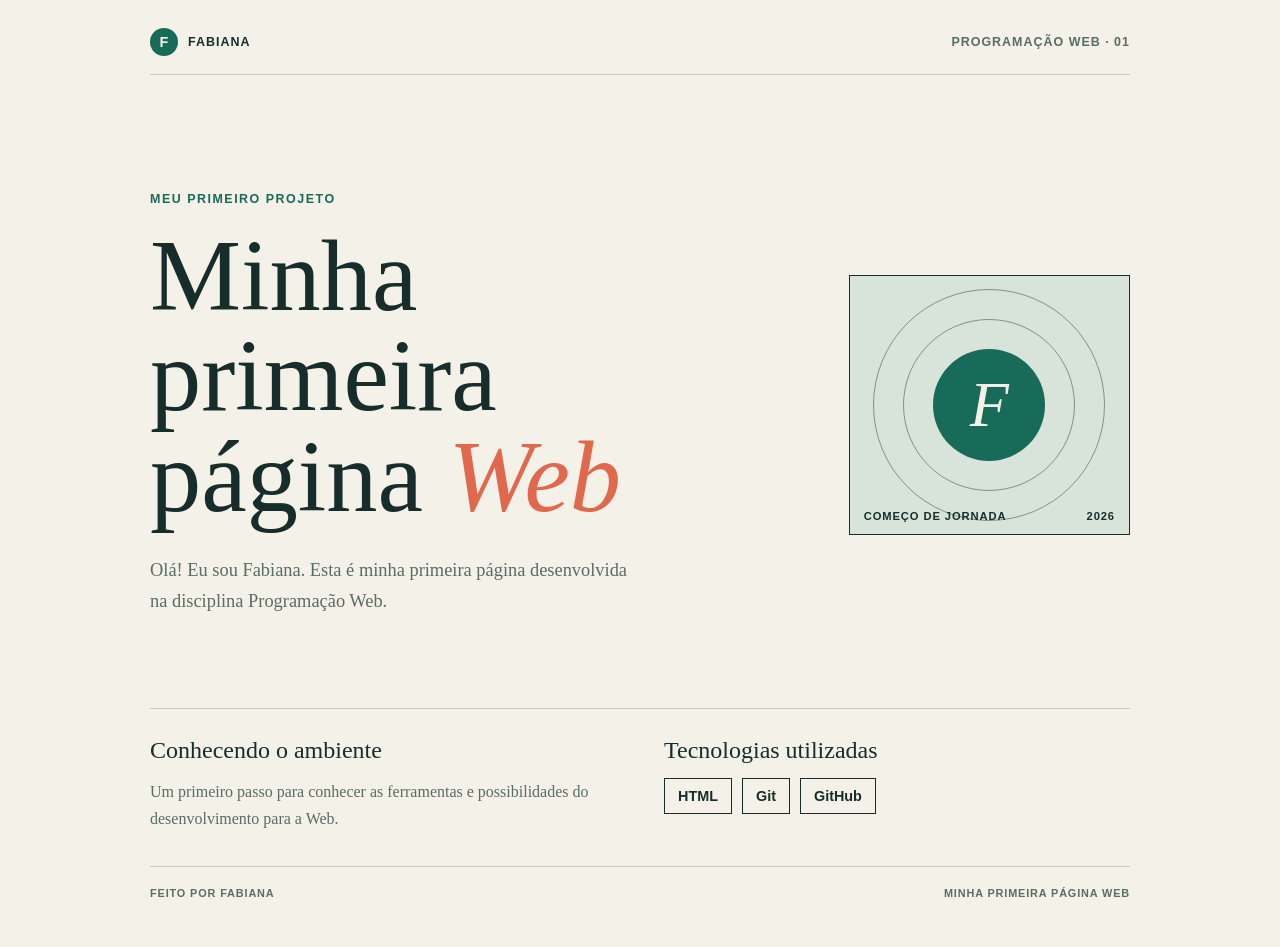
==== index.html @ 34bf55f0 "Add files via upload" ====
<!doctype html>
<html lang="pt-BR">
<head>
  <meta charset="utf-8">
  <meta name="viewport" content="width=device-width, initial-scale=1">
  <meta name="theme-color" content="#f4f1e8">
  <title>Minha primeira página Web | Fabiana</title>
  <style>
    :root {
      color-scheme: light;
      --paper: #f4f1e8;
      --ink: #172d2b;
      --muted: #596c66;
      --green: #176b58;
      --coral: #df684d;
      --line: rgba(23, 45, 43, 0.2);
    }

    * {
      box-sizing: border-box;
    }

    body {
      min-height: 100vh;
      margin: 0;
      color: var(--ink);
      background-color: var(--paper);
      background-image: radial-gradient(rgba(23, 45, 43, 0.11) 0.7px, transparent 0.7px);
      background-size: 18px 18px;
      font-family: Georgia, "Times New Roman", serif;
    }

    .page {
      width: min(100% - 40px, 980px);
      margin: 0 auto;
      padding: 28px 0 48px;
    }

    .topline,
    .footer {
      display: flex;
      align-items: center;
      justify-content: space-between;
      gap: 16px;
      font-family: "Trebuchet MS", sans-serif;
      font-size: 0.78rem;
      font-weight: 700;
      letter-spacing: 0.08em;
      text-transform: uppercase;
    }

    .topline {
      padding-bottom: 18px;
      border-bottom: 1px solid var(--line);
    }

    .brand {
      display: flex;
      align-items: center;
      gap: 10px;
    }

    .brand-mark {
      display: inline-grid;
      width: 28px;
      height: 28px;
      place-items: center;
      color: var(--paper);
      background: var(--green);
      border-radius: 50%;
      font-size: 0.9rem;
      letter-spacing: 0;
    }

    .course {
      color: var(--muted);
      text-align: right;
    }

    main {
      display: grid;
      grid-template-columns: minmax(0, 1.5fr) minmax(220px, 0.7fr);
      gap: clamp(32px, 8vw, 96px);
      align-items: center;
      padding: clamp(64px, 13vh, 120px) 0 90px;
    }

    .eyebrow {
      margin: 0 0 20px;
      color: var(--green);
      font-family: "Trebuchet MS", sans-serif;
      font-size: 0.78rem;
      font-weight: 700;
      letter-spacing: 0.12em;
      text-transform: uppercase;
    }

    h1 {
      max-width: 650px;
      margin: 0;
      font-size: clamp(3rem, 8vw, 6.5rem);
      font-weight: 500;
      line-height: 0.98;
    }

    h1 span {
      color: var(--coral);
      font-style: italic;
    }

    .intro {
      max-width: 490px;
      margin: 28px 0 0;
      color: var(--muted);
      font-size: 1.15rem;
      line-height: 1.7;
    }

    .profile {
      position: relative;
      display: grid;
      min-height: 260px;
      place-items: center;
      overflow: hidden;
      border: 1px solid var(--ink);
      background: #d8e4d9;
    }

    .profile::before,
    .profile::after {
      position: absolute;
      content: "";
      border: 1px solid rgba(23, 45, 43, 0.45);
      border-radius: 50%;
    }

    .profile::before {
      width: 230px;
      height: 230px;
    }

    .profile::after {
      width: 170px;
      height: 170px;
    }

    .initial {
      z-index: 1;
      display: grid;
      width: 112px;
      height: 112px;
      place-items: center;
      color: var(--paper);
      background: var(--green);
      border-radius: 50%;
      font-size: 4rem;
      font-style: italic;
    }

    .profile-note {
      position: absolute;
      right: 14px;
      bottom: 12px;
      left: 14px;
      display: flex;
      justify-content: space-between;
      color: var(--ink);
      font-family: "Trebuchet MS", sans-serif;
      font-size: 0.7rem;
      font-weight: 700;
      letter-spacing: 0.08em;
      text-transform: uppercase;
    }

    .details {
      display: grid;
      grid-template-columns: 1fr 1fr;
      gap: 48px;
      padding: 28px 0 34px;
      border-top: 1px solid var(--line);
      border-bottom: 1px solid var(--line);
    }

    h2 {
      margin: 0 0 14px;
      font-size: 1.5rem;
      font-weight: 500;
    }

    .details p {
      max-width: 440px;
      margin: 0;
      color: var(--muted);
      line-height: 1.7;
    }

    .tech-list {
      display: flex;
      flex-wrap: wrap;
      gap: 10px;
      margin: 0;
      padding: 0;
      list-style: none;
    }

    .tech-list li {
      padding: 9px 13px;
      border: 1px solid var(--ink);
      background: var(--paper);
      font-family: "Trebuchet MS", sans-serif;
      font-size: 0.9rem;
      font-weight: 700;
    }

    .footer {
      padding-top: 20px;
      color: var(--muted);
      font-size: 0.68rem;
    }

    @media (max-width: 640px) {
      .page {
        width: min(100% - 32px, 980px);
        padding-top: 18px;
      }

      main {
        grid-template-columns: 1fr;
        gap: 36px;
        padding: 68px 0 58px;
      }

      .profile {
        min-height: 220px;
      }

      .details {
        grid-template-columns: 1fr;
        gap: 30px;
      }

      .topline,
      .footer {
        font-size: 0.65rem;
      }
    }

    @media (prefers-reduced-motion: no-preference) {
      main > * {
        animation: appear 650ms ease-out both;
      }

      .profile {
        animation-delay: 120ms;
      }

      @keyframes appear {
        from {
          opacity: 0;
          transform: translateY(12px);
        }
        to {
          opacity: 1;
          transform: translateY(0);
        }
      }
    }
  </style>
</head>
<body>
  <div class="page">
    <header class="topline">
      <div class="brand"><span class="brand-mark" aria-hidden="true">F</span><span>Fabiana</span></div>
      <div class="course">Programação Web · 01</div>
    </header>

    <main>
      <section aria-labelledby="page-title">
        <p class="eyebrow">Meu primeiro projeto</p>
        <h1 id="page-title">Minha primeira página <span>Web</span></h1>
        <p class="intro">Olá! Eu sou Fabiana. Esta é minha primeira página desenvolvida na disciplina Programação Web.</p>
      </section>

      <aside class="profile" aria-label="Monograma de Fabiana">
        <span class="initial" aria-hidden="true">F</span>
        <div class="profile-note"><span>Começo de jornada</span><span>2026</span></div>
      </aside>
    </main>

    <section class="details" aria-label="Sobre a página">
      <div>
        <h2>Conhecendo o ambiente</h2>
        <p>Um primeiro passo para conhecer as ferramentas e possibilidades do desenvolvimento para a Web.</p>
      </div>
      <div>
        <h2>Tecnologias utilizadas</h2>
        <ul class="tech-list">
          <li>HTML</li>
          <li>Git</li>
          <li>GitHub</li>
        </ul>
      </div>
    </section>

    <footer class="footer">
      <span>Feito por Fabiana</span>
      <span>Minha primeira página Web</span>
    </footer>
  </div>
</body>
</html>
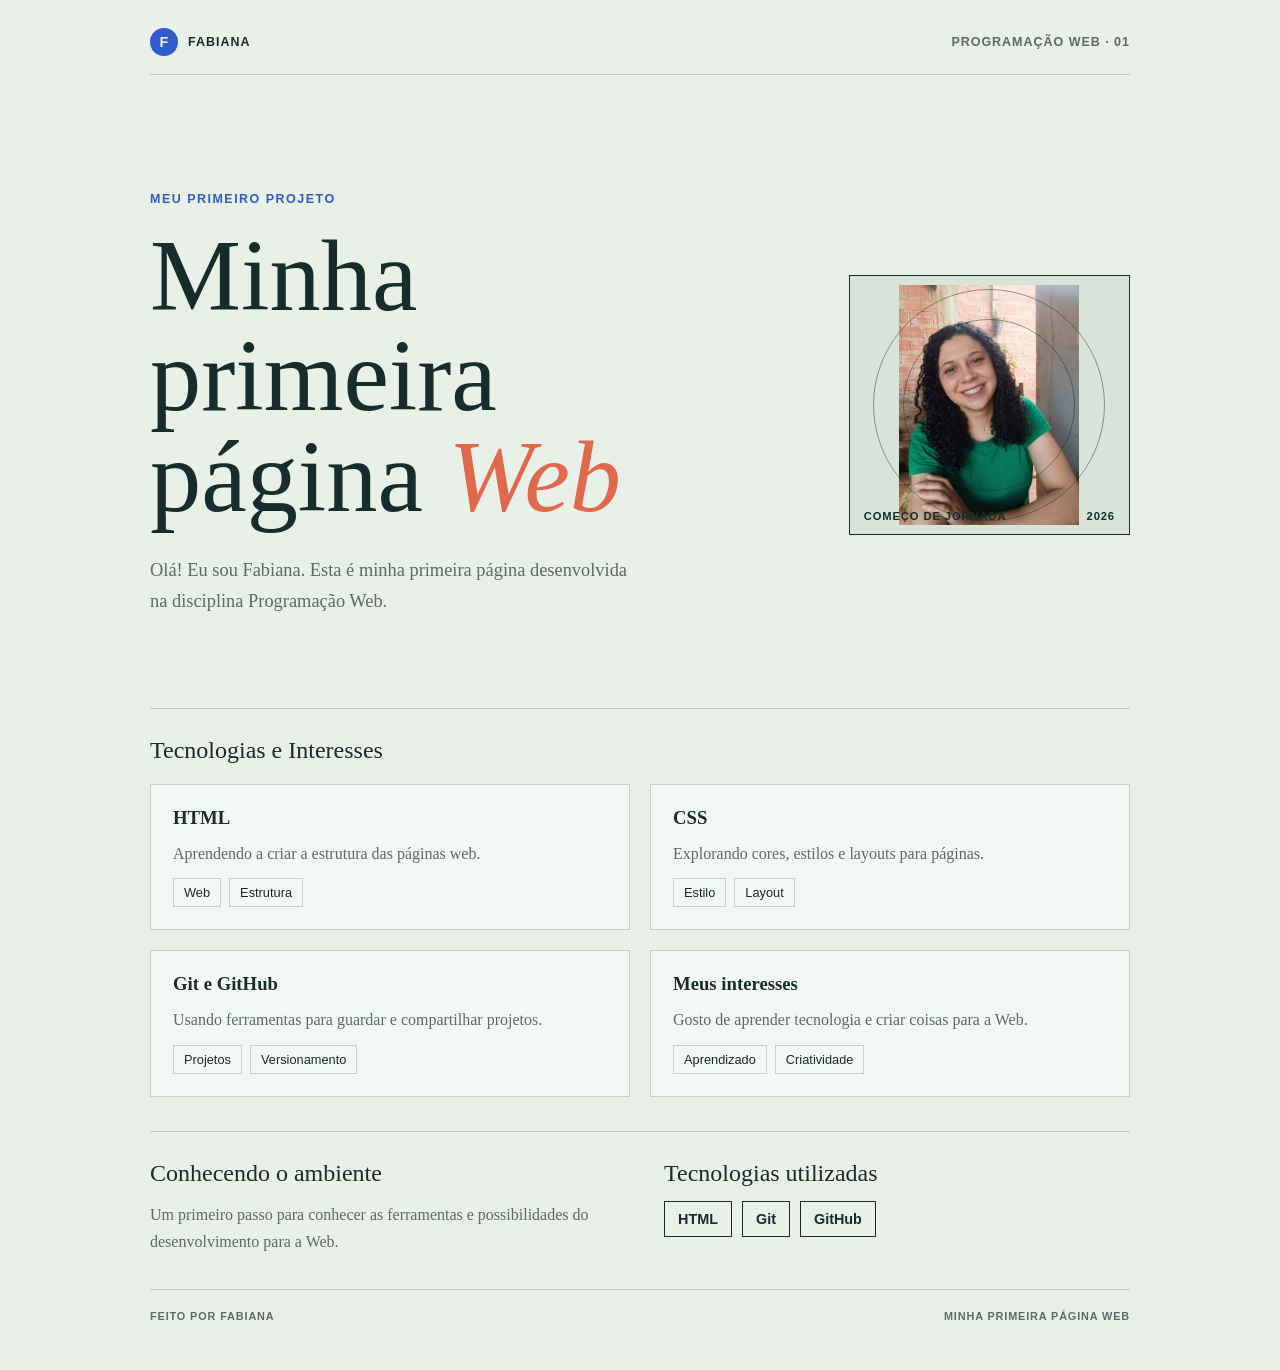
==== commit d679729e: "Add files via upload" ====
--- a/index.html
+++ b/index.html
@@ -5,272 +5,15 @@
   <meta name="viewport" content="width=device-width, initial-scale=1">
   <meta name="theme-color" content="#f4f1e8">
   <title>Minha primeira página Web | Fabiana</title>
-  <style>
-    :root {
-      color-scheme: light;
-      --paper: #f4f1e8;
-      --ink: #172d2b;
-      --muted: #596c66;
-      --green: #176b58;
-      --coral: #df684d;
-      --line: rgba(23, 45, 43, 0.2);
-    }
-
-    * {
-      box-sizing: border-box;
-    }
-
-    body {
-      min-height: 100vh;
-      margin: 0;
-      color: var(--ink);
-      background-color: var(--paper);
-      background-image: radial-gradient(rgba(23, 45, 43, 0.11) 0.7px, transparent 0.7px);
-      background-size: 18px 18px;
-      font-family: Georgia, "Times New Roman", serif;
-    }
-
-    .page {
-      width: min(100% - 40px, 980px);
-      margin: 0 auto;
-      padding: 28px 0 48px;
-    }
-
-    .topline,
-    .footer {
-      display: flex;
-      align-items: center;
-      justify-content: space-between;
-      gap: 16px;
-      font-family: "Trebuchet MS", sans-serif;
-      font-size: 0.78rem;
-      font-weight: 700;
-      letter-spacing: 0.08em;
-      text-transform: uppercase;
-    }
-
-    .topline {
-      padding-bottom: 18px;
-      border-bottom: 1px solid var(--line);
-    }
-
-    .brand {
-      display: flex;
-      align-items: center;
-      gap: 10px;
-    }
-
-    .brand-mark {
-      display: inline-grid;
-      width: 28px;
-      height: 28px;
-      place-items: center;
-      color: var(--paper);
-      background: var(--green);
-      border-radius: 50%;
-      font-size: 0.9rem;
-      letter-spacing: 0;
-    }
-
-    .course {
-      color: var(--muted);
-      text-align: right;
-    }
-
-    main {
-      display: grid;
-      grid-template-columns: minmax(0, 1.5fr) minmax(220px, 0.7fr);
-      gap: clamp(32px, 8vw, 96px);
-      align-items: center;
-      padding: clamp(64px, 13vh, 120px) 0 90px;
-    }
-
-    .eyebrow {
-      margin: 0 0 20px;
-      color: var(--green);
-      font-family: "Trebuchet MS", sans-serif;
-      font-size: 0.78rem;
-      font-weight: 700;
-      letter-spacing: 0.12em;
-      text-transform: uppercase;
-    }
-
-    h1 {
-      max-width: 650px;
-      margin: 0;
-      font-size: clamp(3rem, 8vw, 6.5rem);
-      font-weight: 500;
-      line-height: 0.98;
-    }
-
-    h1 span {
-      color: var(--coral);
-      font-style: italic;
-    }
-
-    .intro {
-      max-width: 490px;
-      margin: 28px 0 0;
-      color: var(--muted);
-      font-size: 1.15rem;
-      line-height: 1.7;
-    }
-
-    .profile {
-      position: relative;
-      display: grid;
-      min-height: 260px;
-      place-items: center;
-      overflow: hidden;
-      border: 1px solid var(--ink);
-      background: #d8e4d9;
-    }
-
-    .profile::before,
-    .profile::after {
-      position: absolute;
-      content: "";
-      border: 1px solid rgba(23, 45, 43, 0.45);
-      border-radius: 50%;
-    }
-
-    .profile::before {
-      width: 230px;
-      height: 230px;
-    }
-
-    .profile::after {
-      width: 170px;
-      height: 170px;
-    }
-
-    .initial {
-      z-index: 1;
-      display: grid;
-      width: 112px;
-      height: 112px;
-      place-items: center;
-      color: var(--paper);
-      background: var(--green);
-      border-radius: 50%;
-      font-size: 4rem;
-      font-style: italic;
-    }
-
-    .profile-note {
-      position: absolute;
-      right: 14px;
-      bottom: 12px;
-      left: 14px;
-      display: flex;
-      justify-content: space-between;
-      color: var(--ink);
-      font-family: "Trebuchet MS", sans-serif;
-      font-size: 0.7rem;
-      font-weight: 700;
-      letter-spacing: 0.08em;
-      text-transform: uppercase;
-    }
-
-    .details {
-      display: grid;
-      grid-template-columns: 1fr 1fr;
-      gap: 48px;
-      padding: 28px 0 34px;
-      border-top: 1px solid var(--line);
-      border-bottom: 1px solid var(--line);
-    }
-
-    h2 {
-      margin: 0 0 14px;
-      font-size: 1.5rem;
-      font-weight: 500;
-    }
-
-    .details p {
-      max-width: 440px;
-      margin: 0;
-      color: var(--muted);
-      line-height: 1.7;
-    }
-
-    .tech-list {
-      display: flex;
-      flex-wrap: wrap;
-      gap: 10px;
-      margin: 0;
-      padding: 0;
-      list-style: none;
-    }
-
-    .tech-list li {
-      padding: 9px 13px;
-      border: 1px solid var(--ink);
-      background: var(--paper);
-      font-family: "Trebuchet MS", sans-serif;
-      font-size: 0.9rem;
-      font-weight: 700;
-    }
-
-    .footer {
-      padding-top: 20px;
-      color: var(--muted);
-      font-size: 0.68rem;
-    }
-
-    @media (max-width: 640px) {
-      .page {
-        width: min(100% - 32px, 980px);
-        padding-top: 18px;
-      }
-
-      main {
-        grid-template-columns: 1fr;
-        gap: 36px;
-        padding: 68px 0 58px;
-      }
-
-      .profile {
-        min-height: 220px;
-      }
-
-      .details {
-        grid-template-columns: 1fr;
-        gap: 30px;
-      }
-
-      .topline,
-      .footer {
-        font-size: 0.65rem;
-      }
-    }
-
-    @media (prefers-reduced-motion: no-preference) {
-      main > * {
-        animation: appear 650ms ease-out both;
-      }
-
-      .profile {
-        animation-delay: 120ms;
-      }
-
-      @keyframes appear {
-        from {
-          opacity: 0;
-          transform: translateY(12px);
-        }
-        to {
-          opacity: 1;
-          transform: translateY(0);
-        }
-      }
-    }
-  </style>
+  <link rel="stylesheet" href="style.css">
 </head>
 <body>
   <div class="page">
     <header class="topline">
-      <div class="brand"><span class="brand-mark" aria-hidden="true">F</span><span>Fabiana</span></div>
+      <div class="brand">
+        <span class="brand-mark" aria-hidden="true">F</span>
+        <span>Fabiana</span>
+      </div>
       <div class="course">Programação Web · 01</div>
     </header>
 
@@ -278,14 +21,61 @@
       <section aria-labelledby="page-title">
         <p class="eyebrow">Meu primeiro projeto</p>
         <h1 id="page-title">Minha primeira página <span>Web</span></h1>
-        <p class="intro">Olá! Eu sou Fabiana. Esta é minha primeira página desenvolvida na disciplina Programação Web.</p>
+        <p class="intro">
+          Olá! Eu sou Fabiana. Esta é minha primeira página desenvolvida na disciplina Programação Web.
+        </p>
       </section>
 
-      <aside class="profile" aria-label="Monograma de Fabiana">
-        <span class="initial" aria-hidden="true">F</span>
-        <div class="profile-note"><span>Começo de jornada</span><span>2026</span></div>
+      <aside class="profile" aria-label="Foto de Fabiana">
+        <img src="foto.jpg.jpeg" alt="Foto de Fabiana" width="180">
+        <div class="profile-note">
+          <span>Começo de jornada</span>
+          <span>2026</span>
+        </div>
       </aside>
     </main>
+
+    <section class="projects" aria-labelledby="projects-title">
+      <h2 id="projects-title">Tecnologias e Interesses</h2>
+
+      <div class="card-grid">
+        <article class="card">
+          <h3>HTML</h3>
+          <p>Aprendendo a criar a estrutura das páginas web.</p>
+          <ul class="tags">
+            <li>Web</li>
+            <li>Estrutura</li>
+          </ul>
+        </article>
+
+        <article class="card">
+          <h3>CSS</h3>
+          <p>Explorando cores, estilos e layouts para páginas.</p>
+          <ul class="tags">
+            <li>Estilo</li>
+            <li>Layout</li>
+          </ul>
+        </article>
+
+        <article class="card">
+          <h3>Git e GitHub</h3>
+          <p>Usando ferramentas para guardar e compartilhar projetos.</p>
+          <ul class="tags">
+            <li>Projetos</li>
+            <li>Versionamento</li>
+          </ul>
+        </article>
+
+        <article class="card">
+          <h3>Meus interesses</h3>
+          <p>Gosto de aprender tecnologia e criar coisas para a Web.</p>
+          <ul class="tags">
+            <li>Aprendizado</li>
+            <li>Criatividade</li>
+          </ul>
+        </article>
+      </div>
+    </section>
 
     <section class="details" aria-label="Sobre a página">
       <div>
@@ -309,3 +99,5 @@
   </div>
 </body>
 </html>
+
+ 
--- a/style.css
+++ b/style.css
@@ -0,0 +1,327 @@
+
+:root {
+      color-scheme: light;
+     --paper: #e8f0e8;
+      --ink: #172d2b;
+      --muted: #596c66;
+      --green: #315cce;
+      --coral: #df684d;
+      --line: rgba(23, 45, 43, 0.2);
+    }
+
+    * {
+      box-sizing: border-box;
+    }
+
+    body {
+      min-height: 100vh;
+      margin: 0;
+      color: var(--ink);
+      background-color: var(--paper);
+      background-image: radial-gradient(rgba(23, 45, 43, 0.11) 0.7px, transparent 0.7px);
+      background-size: 18px 18px;
+      font-family: Georgia, "Times New Roman", serif;
+    }
+
+    .page {
+      width: min(100% - 40px, 980px);
+      margin: 0 auto;
+      padding: 28px 0 48px;
+    }
+
+    .topline,
+    .footer {
+      display: flex;
+      align-items: center;
+      justify-content: space-between;
+      gap: 16px;
+      font-family: "Trebuchet MS", sans-serif;
+      font-size: 0.78rem;
+      font-weight: 700;
+      letter-spacing: 0.08em;
+      text-transform: uppercase;
+    }
+
+    .topline {
+      padding-bottom: 18px;
+      border-bottom: 1px solid var(--line);
+    }
+
+    .brand {
+      display: flex;
+      align-items: center;
+      gap: 10px;
+    }
+
+    .brand-mark {
+      display: inline-grid;
+      width: 28px;
+      height: 28px;
+      place-items: center;
+      color: var(--paper);
+      background: var(--green);
+      border-radius: 50%;
+      font-size: 0.9rem;
+      letter-spacing: 0;
+    }
+
+    .course {
+      color: var(--muted);
+      text-align: right;
+    }
+
+    main {
+      display: grid;
+      grid-template-columns: minmax(0, 1.5fr) minmax(220px, 0.7fr);
+      gap: clamp(32px, 8vw, 96px);
+      align-items: center;
+      padding: clamp(64px, 13vh, 120px) 0 90px;
+    }
+
+    .eyebrow {
+      margin: 0 0 20px;
+      color: var(--green);
+      font-family: "Trebuchet MS", sans-serif;
+      font-size: 0.78rem;
+      font-weight: 700;
+      letter-spacing: 0.12em;
+      text-transform: uppercase;
+    }
+
+    h1 {
+      max-width: 650px;
+      margin: 0;
+      font-size: clamp(3rem, 8vw, 6.5rem);
+      font-weight: 500;
+      line-height: 0.98;
+    }
+
+    h1 span {
+      color: var(--coral);
+      font-style: italic;
+    }
+
+    .intro {
+      max-width: 490px;
+      margin: 28px 0 0;
+      color: var(--muted);
+      font-size: 1.15rem;
+      line-height: 1.7;
+    }
+
+    .profile {
+      position: relative;
+      display: grid;
+      min-height: 260px;
+      place-items: center;
+      overflow: hidden;
+      border: 1px solid var(--ink);
+      background: #d8e4d9;
+    }
+
+    .profile::before,
+    .profile::after {
+      position: absolute;
+      content: "";
+      border: 1px solid rgba(23, 45, 43, 0.45);
+      border-radius: 50%;
+    }
+
+    .profile::before {
+      width: 230px;
+      height: 230px;
+    }
+
+    .profile::after {
+      width: 170px;
+      height: 170px;
+    }
+
+    .initial {
+      z-index: 1;
+      display: grid;
+      width: 112px;
+      height: 112px;
+      place-items: center;
+      color: var(--paper);
+      background: var(--green);
+      border-radius: 50%;
+      font-size: 4rem;
+      font-style: italic;
+    }
+
+    .profile-note {
+      position: absolute;
+      right: 14px;
+      bottom: 12px;
+      left: 14px;
+      display: flex;
+      justify-content: space-between;
+      color: var(--ink);
+      font-family: "Trebuchet MS", sans-serif;
+      font-size: 0.7rem;
+      font-weight: 700;
+      letter-spacing: 0.08em;
+      text-transform: uppercase;
+    }
+
+    .details {
+      display: grid;
+      grid-template-columns: 1fr 1fr;
+      gap: 48px;
+      padding: 28px 0 34px;
+      border-top: 1px solid var(--line);
+      border-bottom: 1px solid var(--line);
+    }
+
+    h2 {
+      margin: 0 0 14px;
+      font-size: 1.5rem;
+      font-weight: 500;
+    }
+
+    .details p {
+      max-width: 440px;
+      margin: 0;
+      color: var(--muted);
+      line-height: 1.7;
+    }
+
+    .tech-list {
+      display: flex;
+      flex-wrap: wrap;
+      gap: 10px;
+      margin: 0;
+      padding: 0;
+      list-style: none;
+    }
+
+    .tech-list li {
+      padding: 9px 13px;
+      border: 1px solid var(--ink);
+      background: var(--paper);
+      font-family: "Trebuchet MS", sans-serif;
+      font-size: 0.9rem;
+      font-weight: 700;
+    }
+
+    .footer {
+      padding-top: 20px;
+      color: var(--muted);
+      font-size: 0.68rem;
+    }
+
+    @media (max-width: 640px) {
+      .page {
+        width: min(100% - 32px, 980px);
+        padding-top: 18px;
+      }
+
+      main {
+        grid-template-columns: 1fr;
+        gap: 36px;
+        padding: 68px 0 58px;
+      }
+
+      .profile {
+        min-height: 220px;
+      }
+
+      .details {
+        grid-template-columns: 1fr;
+        gap: 30px;
+      }
+
+      .topline,
+      .footer {
+        font-size: 0.65rem;
+      }
+    }
+
+    @media (prefers-reduced-motion: no-preference) {
+      main > * {
+        animation: appear 650ms ease-out both;
+      }
+
+      .profile {
+        animation-delay: 120ms;
+      }
+
+      @keyframes appear {
+        from {
+          opacity: 0;
+          transform: translateY(12px);
+        }
+        to {
+          opacity: 1;
+          transform: translateY(0);
+        }
+      }
+    }
+.page {
+  display: grid;
+  grid-template-columns: repeat(12, minmax(0, 1fr));
+}
+
+.topline,
+main,
+.projects,
+.details,
+.footer {
+  grid-column: 1 / -1;
+}
+
+.topline,
+.footer {
+  display: grid;
+  grid-template-columns: 1fr auto;
+}
+
+.projects {
+  padding: 28px 0 34px;
+  border-top: 1px solid var(--line);
+}
+
+.projects > h2 {
+  margin-bottom: 20px;
+}
+.card-grid {
+  display: grid;
+  grid-template-columns: repeat(2, minmax(0, 1fr));
+  gap: 20px;
+}
+.card {
+  display: flex;
+  flex-direction: column;
+  align-items: flex-start;
+  gap: 12px;
+  padding: 22px;
+  border: 1px solid var(--line);
+  background: rgba(255, 255, 255, 0.55);
+}
+
+.card h3,
+.card p {
+  margin: 0;
+}
+
+.card p {
+  color: var(--muted);
+  line-height: 1.6;
+}
+
+.tags {
+  display: flex;
+  flex-wrap: wrap;
+  gap: 8px;
+  margin: auto 0 0;
+  padding: 0;
+  list-style: none;
+}
+
+.tags li {
+  padding: 6px 10px;
+  border: 1px solid var(--line);
+  font-family: "Trebuchet MS", sans-serif;
+  font-size: 0.8rem;
+}
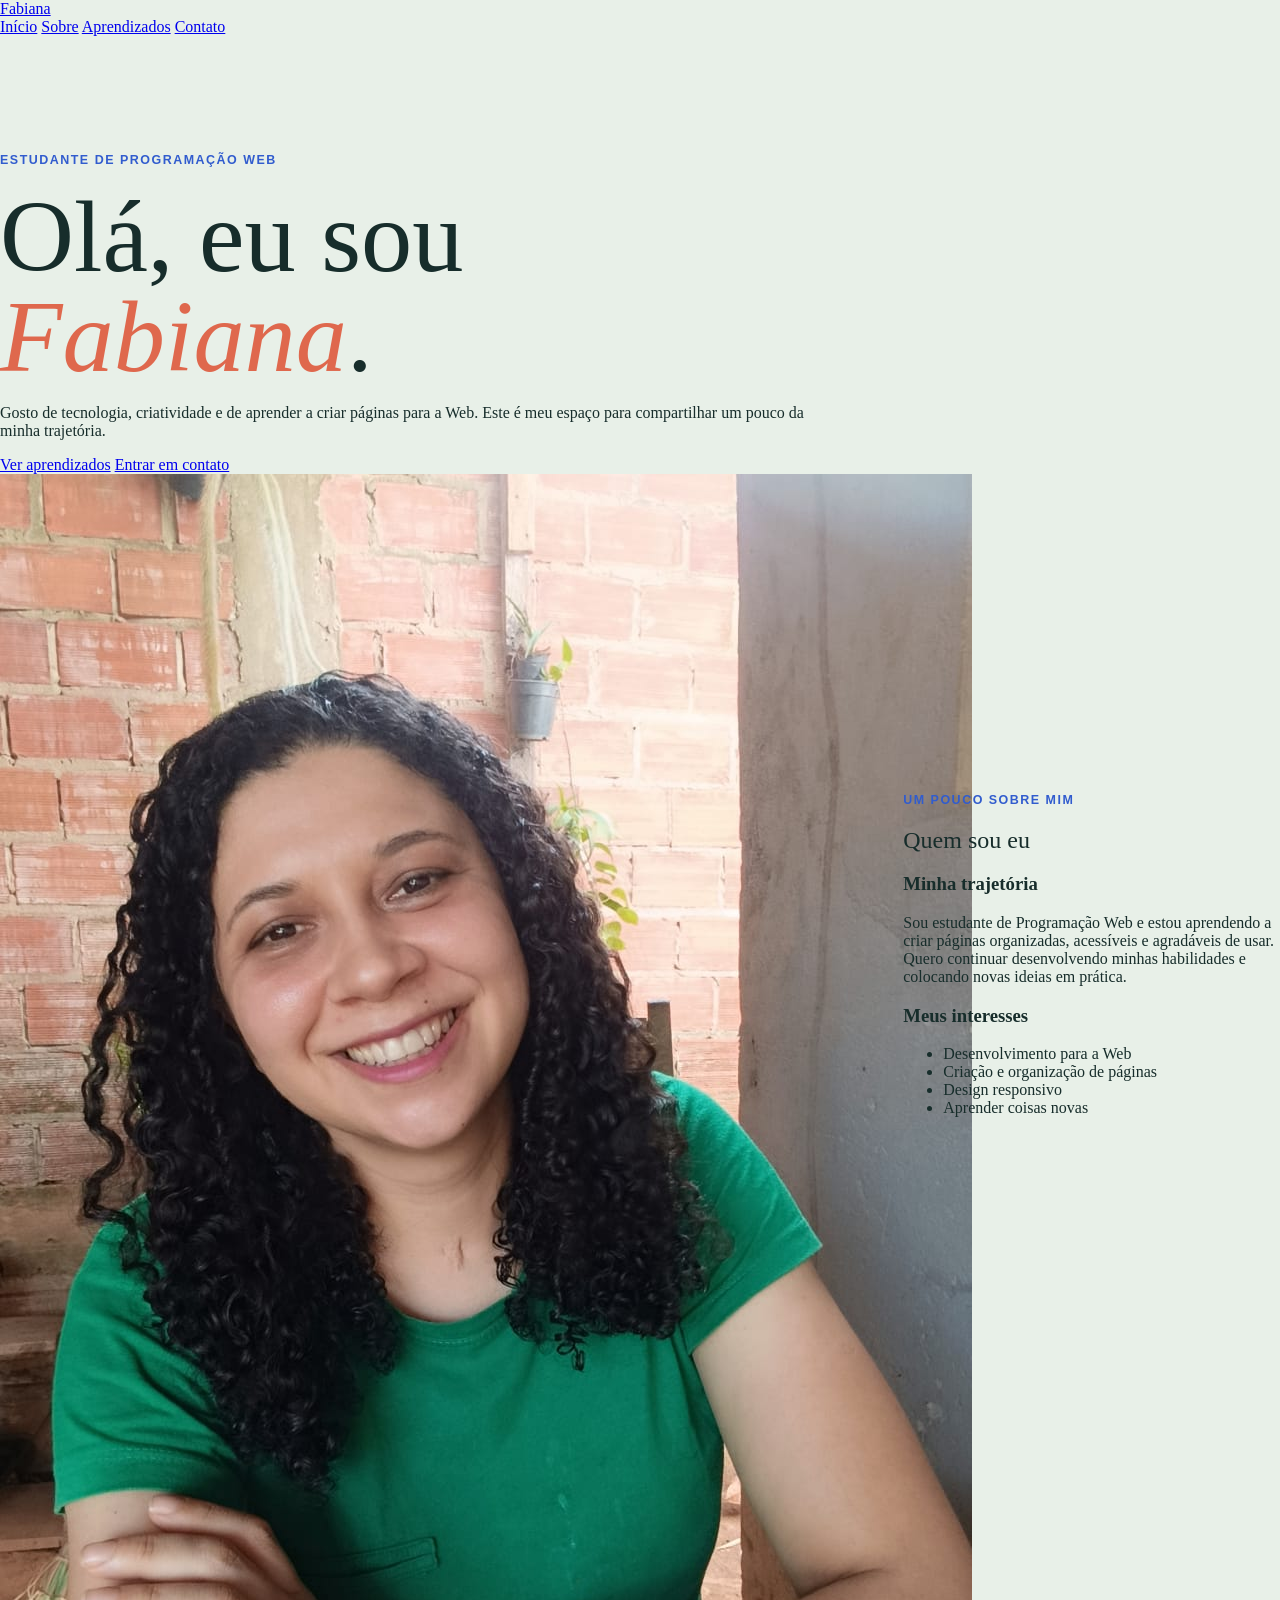
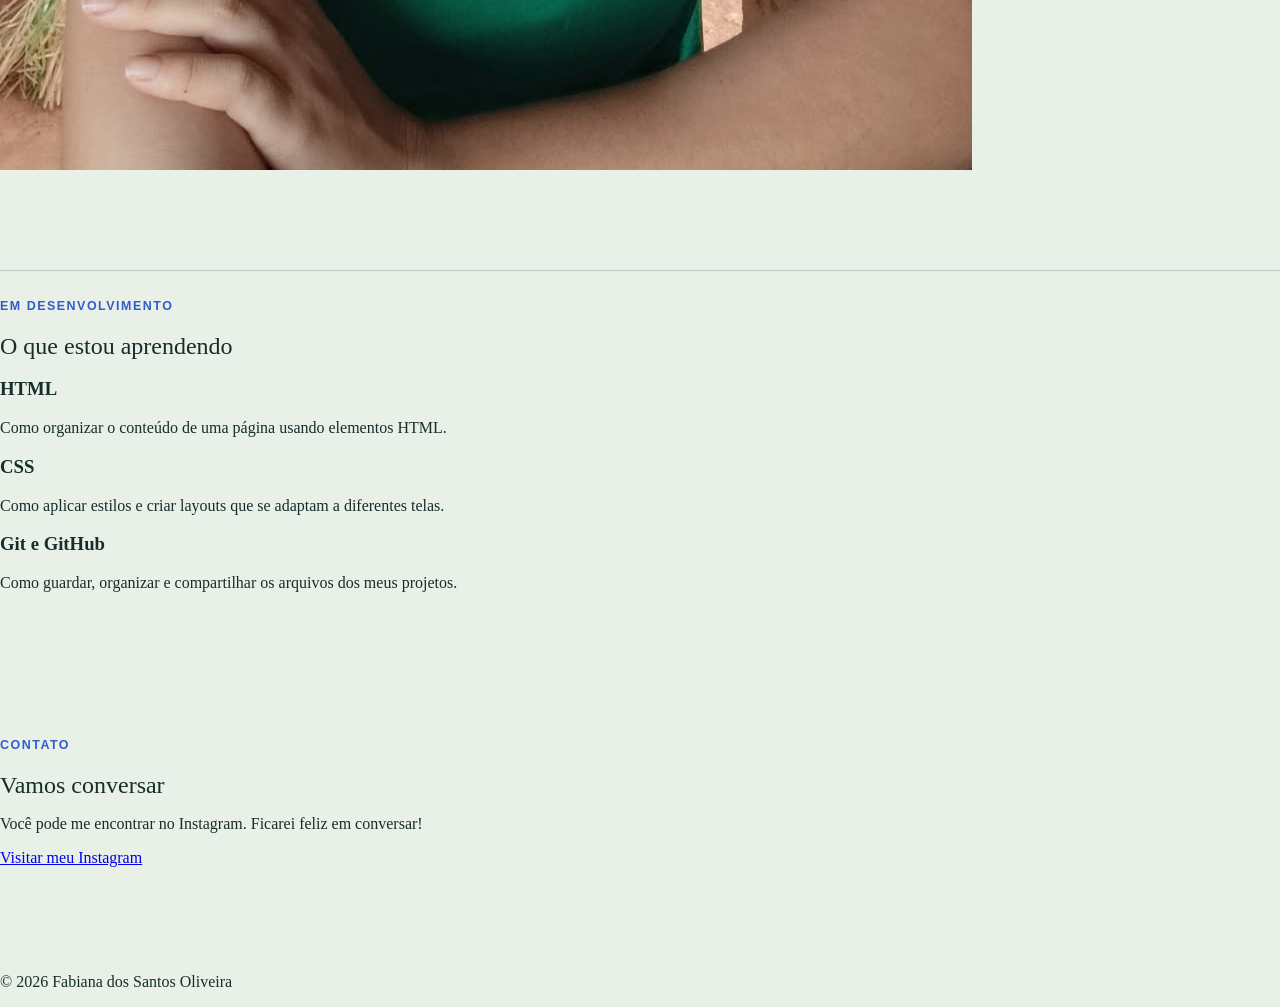
==== commit 64133a51: "Revise index.html for personal portfolio layout Updated the HTML structure and content for a persona" ====
--- a/index.html
+++ b/index.html
@@ -1,103 +1,128 @@
-<!doctype html>
+<!DOCTYPE html>
 <html lang="pt-BR">
-<head>
-  <meta charset="utf-8">
-  <meta name="viewport" content="width=device-width, initial-scale=1">
-  <meta name="theme-color" content="#f4f1e8">
-  <title>Minha primeira página Web | Fabiana</title>
-  <link rel="stylesheet" href="style.css">
-</head>
-<body>
-  <div class="page">
-    <header class="topline">
-      <div class="brand">
-        <span class="brand-mark" aria-hidden="true">F</span>
-        <span>Fabiana</span>
+  <head>
+    <meta charset="UTF-8" />
+    <meta name="viewport" content="width=device-width, initial-scale=1.0" />
+    <meta name="description" content="Portfólio pessoal de Fabiana." />
+    <title>Fabiana | Portfólio</title>
+    <link rel="stylesheet" href="style.css" />
+  </head>
+
+  <body>
+    <header class="site-header">
+      <div class="container nav">
+        <a class="brand" href="#inicio">Fabiana</a>
+
+        <nav aria-label="Menu principal">
+          <a href="#inicio">Início</a>
+          <a href="#sobre">Sobre</a>
+          <a href="#projetos">Aprendizados</a>
+          <a href="#contato">Contato</a>
+        </nav>
       </div>
-      <div class="course">Programação Web · 01</div>
     </header>
 
     <main>
-      <section aria-labelledby="page-title">
-        <p class="eyebrow">Meu primeiro projeto</p>
-        <h1 id="page-title">Minha primeira página <span>Web</span></h1>
-        <p class="intro">
-          Olá! Eu sou Fabiana. Esta é minha primeira página desenvolvida na disciplina Programação Web.
-        </p>
+      <section class="hero container" id="inicio">
+        <div class="hero-text">
+          <p class="eyebrow">Estudante de Programação Web</p>
+          <h1>Olá, eu sou <span>Fabiana</span>.</h1>
+          <p class="lead">
+            Gosto de tecnologia, criatividade e de aprender a criar páginas para a Web.
+            Este é meu espaço para compartilhar um pouco da minha trajetória.
+          </p>
+
+          <div class="hero-actions">
+            <a href="#projetos" class="btn primary">Ver aprendizados</a>
+            <a href="#contato" class="btn secondary">Entrar em contato</a>
+          </div>
+        </div>
+
+        <div class="hero-visual">
+          <div class="photo-frame">
+            <img src="foto.jpg.jpeg" alt="Foto de Fabiana" />
+          </div>
+        </div>
       </section>
 
-      <aside class="profile" aria-label="Foto de Fabiana">
-        <img src="foto.jpg.jpeg" alt="Foto de Fabiana" width="180">
-        <div class="profile-note">
-          <span>Começo de jornada</span>
-          <span>2026</span>
+      <section class="about container" id="sobre">
+        <div class="section-title">
+          <p class="eyebrow">Um pouco sobre mim</p>
+          <h2>Quem sou eu</h2>
         </div>
-      </aside>
+
+        <div class="about-grid">
+          <article class="about-card">
+            <h3>Minha trajetória</h3>
+            <p>
+              Sou estudante de Programação Web e estou aprendendo a criar páginas
+              organizadas, acessíveis e agradáveis de usar. Quero continuar
+              desenvolvendo minhas habilidades e colocando novas ideias em prática.
+            </p>
+          </article>
+
+          <article class="about-card">
+            <h3>Meus interesses</h3>
+            <ul>
+              <li>Desenvolvimento para a Web</li>
+              <li>Criação e organização de páginas</li>
+              <li>Design responsivo</li>
+              <li>Aprender coisas novas</li>
+            </ul>
+          </article>
+        </div>
+      </section>
+
+      <section class="projects container" id="projetos">
+        <div class="section-title">
+          <p class="eyebrow">Em desenvolvimento</p>
+          <h2>O que estou aprendendo</h2>
+        </div>
+
+        <div class="project-grid">
+          <article class="project-card">
+            <h3>HTML</h3>
+            <p>Como organizar o conteúdo de uma página usando elementos HTML.</p>
+          </article>
+
+          <article class="project-card">
+            <h3>CSS</h3>
+            <p>Como aplicar estilos e criar layouts que se adaptam a diferentes telas.</p>
+          </article>
+
+          <article class="project-card">
+            <h3>Git e GitHub</h3>
+            <p>Como guardar, organizar e compartilhar os arquivos dos meus projetos.</p>
+          </article>
+        </div>
+      </section>
+
+      <section class="contact container" id="contato">
+        <div class="section-title">
+          <p class="eyebrow">Contato</p>
+          <h2>Vamos conversar</h2>
+        </div>
+
+        <div class="contact-form">
+          <p>
+            Você pode me encontrar no Instagram. Ficarei feliz em conversar!
+          </p>
+          <a
+            class="btn primary"
+            href="https://www.instagram.com/fabiana.soliveira__/"
+            target="_blank"
+            rel="noopener noreferrer"
+          >
+            Visitar meu Instagram
+          </a>
+        </div>
+      </section>
     </main>
 
-    <section class="projects" aria-labelledby="projects-title">
-      <h2 id="projects-title">Tecnologias e Interesses</h2>
-
-      <div class="card-grid">
-        <article class="card">
-          <h3>HTML</h3>
-          <p>Aprendendo a criar a estrutura das páginas web.</p>
-          <ul class="tags">
-            <li>Web</li>
-            <li>Estrutura</li>
-          </ul>
-        </article>
-
-        <article class="card">
-          <h3>CSS</h3>
-          <p>Explorando cores, estilos e layouts para páginas.</p>
-          <ul class="tags">
-            <li>Estilo</li>
-            <li>Layout</li>
-          </ul>
-        </article>
-
-        <article class="card">
-          <h3>Git e GitHub</h3>
-          <p>Usando ferramentas para guardar e compartilhar projetos.</p>
-          <ul class="tags">
-            <li>Projetos</li>
-            <li>Versionamento</li>
-          </ul>
-        </article>
-
-        <article class="card">
-          <h3>Meus interesses</h3>
-          <p>Gosto de aprender tecnologia e criar coisas para a Web.</p>
-          <ul class="tags">
-            <li>Aprendizado</li>
-            <li>Criatividade</li>
-          </ul>
-        </article>
+    <footer class="site-footer">
+      <div class="container">
+        <p>© 2026 Fabiana dos Santos Oliveira</p>
       </div>
-    </section>
-
-    <section class="details" aria-label="Sobre a página">
-      <div>
-        <h2>Conhecendo o ambiente</h2>
-        <p>Um primeiro passo para conhecer as ferramentas e possibilidades do desenvolvimento para a Web.</p>
-      </div>
-      <div>
-        <h2>Tecnologias utilizadas</h2>
-        <ul class="tech-list">
-          <li>HTML</li>
-          <li>Git</li>
-          <li>GitHub</li>
-        </ul>
-      </div>
-    </section>
-
-    <footer class="footer">
-      <span>Feito por Fabiana</span>
-      <span>Minha primeira página Web</span>
     </footer>
-  </div>
-</body>
+  </body>
 </html>
-
- 
